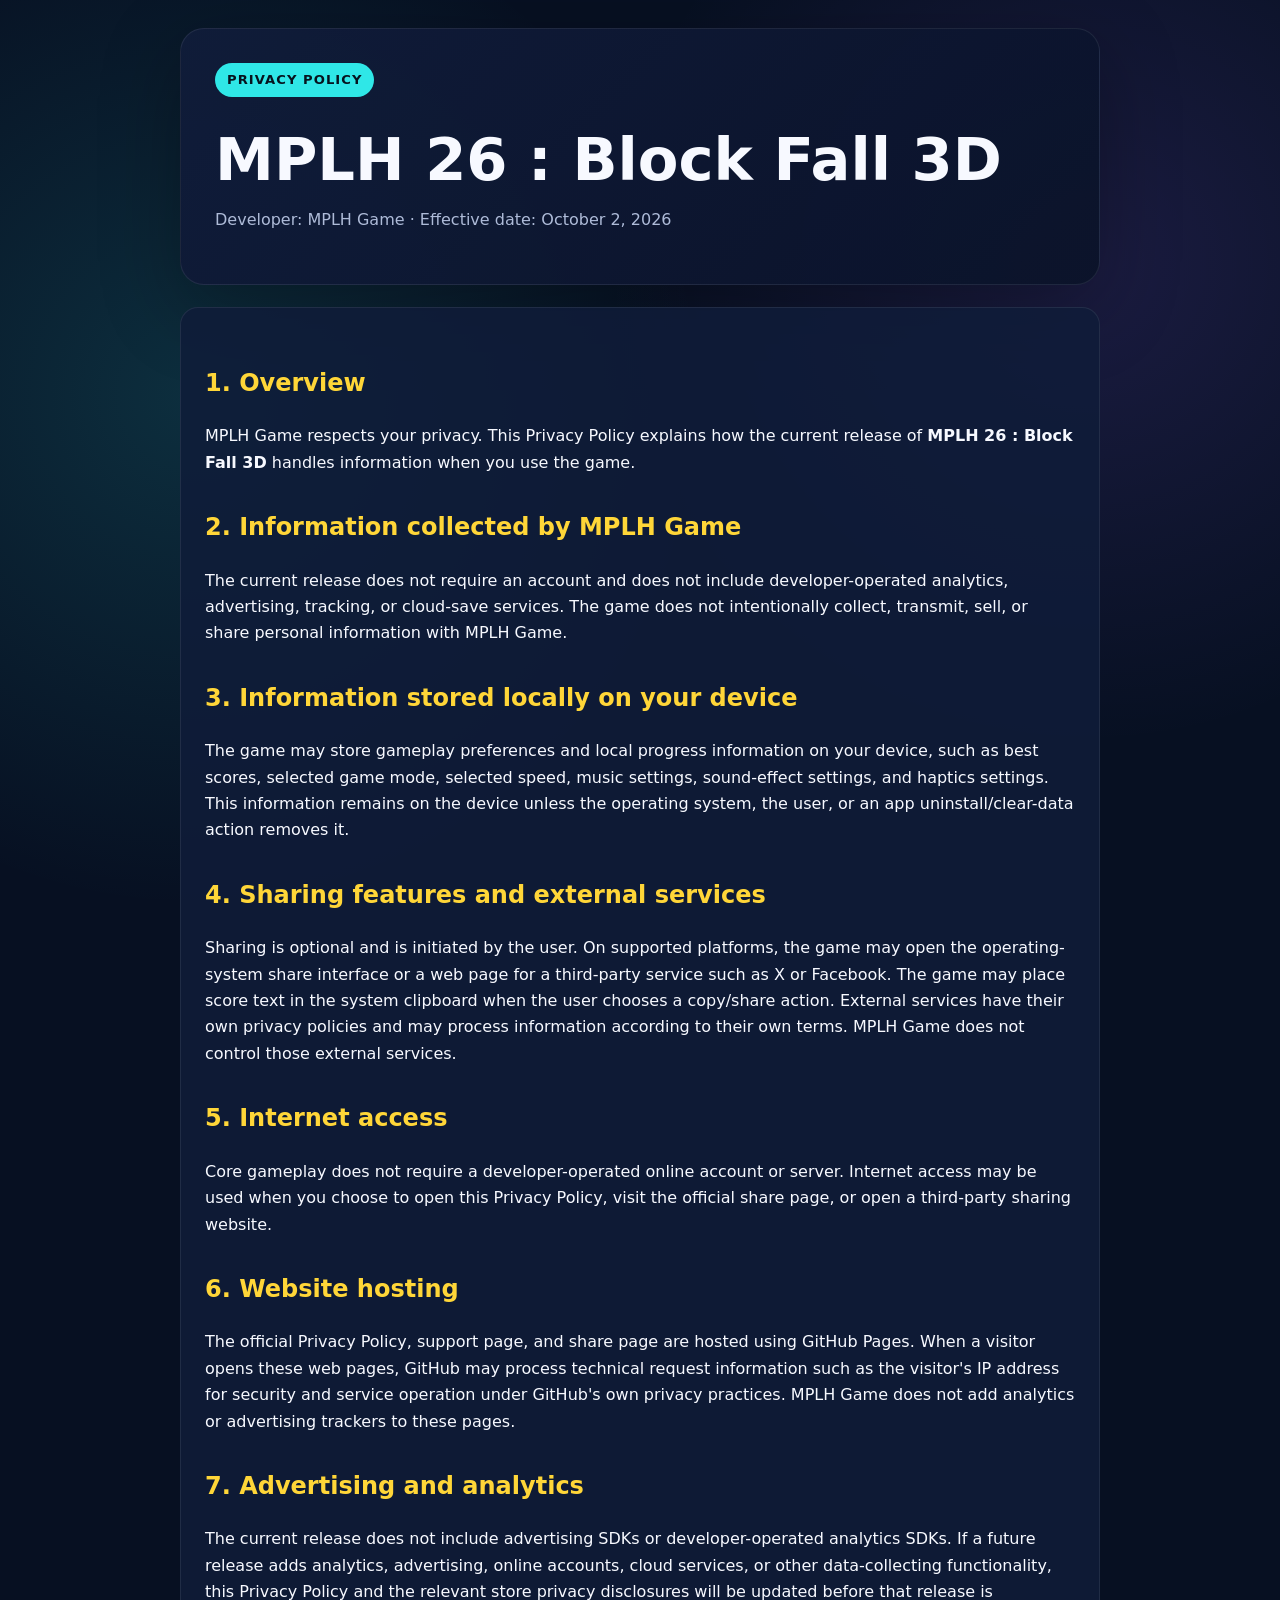
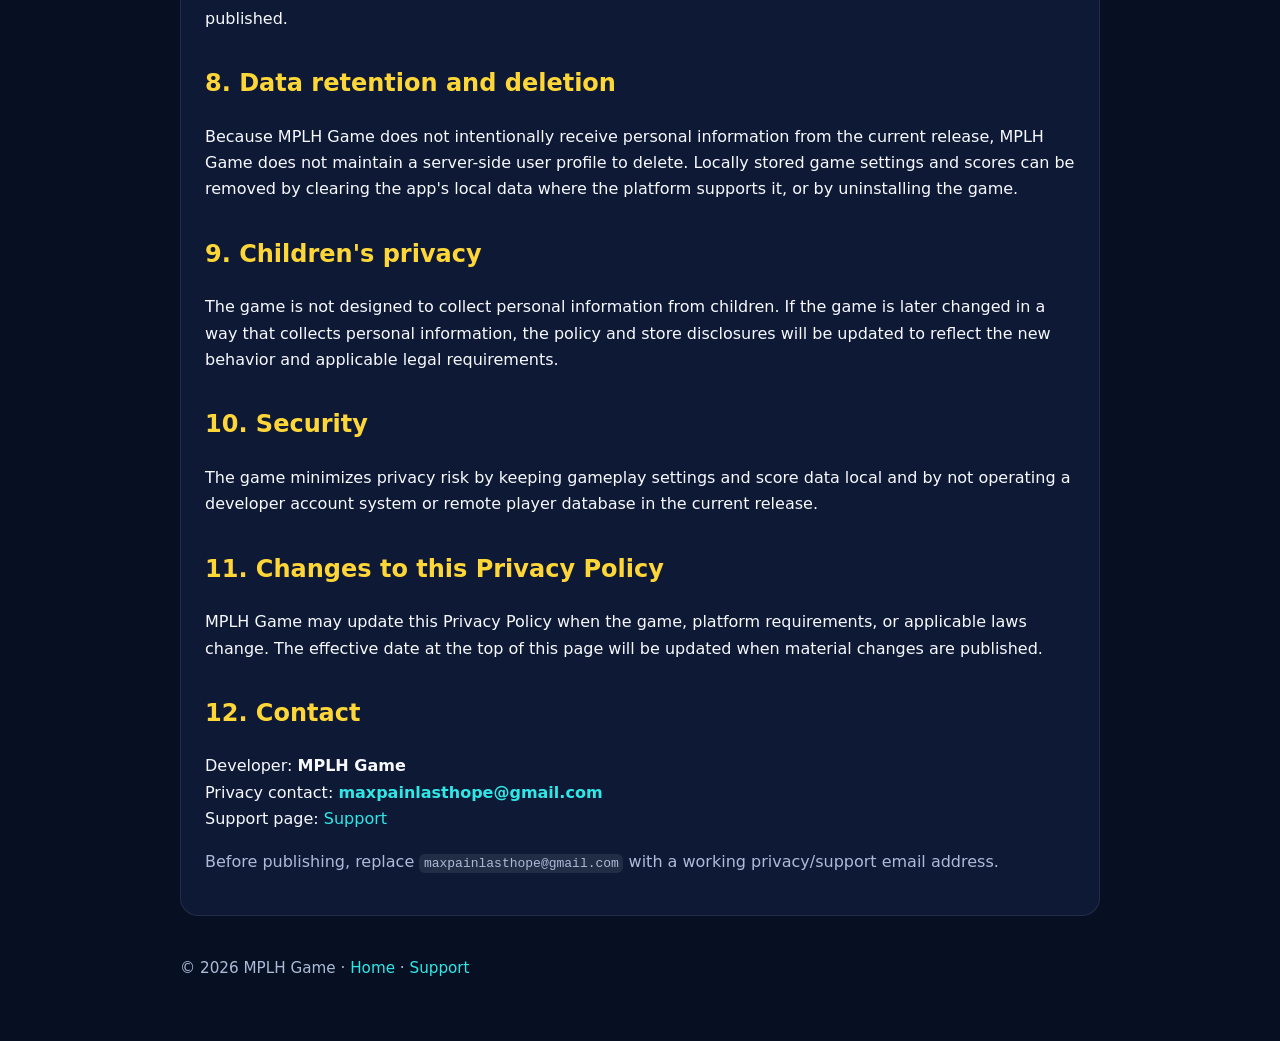
==== privacy.html @ 9fddbc9f "Add files via upload" ====
<!doctype html>
<html lang="en">
<head>
<meta charset="utf-8"><meta name="viewport" content="width=device-width,initial-scale=1">
<title>Privacy Policy — MPLH 26 : Block Fall 3D</title>
<meta name="description" content="Privacy Policy for MPLH 26 : Block Fall 3D by MPLH Game.">
<link rel="stylesheet" href="styles.css">
</head>
<body><main class="wrap">
<section class="hero"><span class="badge">Privacy Policy</span><h1>MPLH 26 : Block Fall 3D</h1>
<p class="muted">Developer: MPLH Game · Effective date: October 2, 2026</p></section>
<section class="card">
<h2>1. Overview</h2>
<p>MPLH Game respects your privacy. This Privacy Policy explains how the current release of <strong>MPLH 26 : Block Fall 3D</strong> handles information when you use the game.</p>

<h2>2. Information collected by MPLH Game</h2>
<p>The current release does not require an account and does not include developer-operated analytics, advertising, tracking, or cloud-save services. The game does not intentionally collect, transmit, sell, or share personal information with MPLH Game.</p>

<h2>3. Information stored locally on your device</h2>
<p>The game may store gameplay preferences and local progress information on your device, such as best scores, selected game mode, selected speed, music settings, sound-effect settings, and haptics settings. This information remains on the device unless the operating system, the user, or an app uninstall/clear-data action removes it.</p>

<h2>4. Sharing features and external services</h2>
<p>Sharing is optional and is initiated by the user. On supported platforms, the game may open the operating-system share interface or a web page for a third-party service such as X or Facebook. The game may place score text in the system clipboard when the user chooses a copy/share action. External services have their own privacy policies and may process information according to their own terms. MPLH Game does not control those external services.</p>

<h2>5. Internet access</h2>
<p>Core gameplay does not require a developer-operated online account or server. Internet access may be used when you choose to open this Privacy Policy, visit the official share page, or open a third-party sharing website.</p>

<h2>6. Website hosting</h2>
<p>The official Privacy Policy, support page, and share page are hosted using GitHub Pages. When a visitor opens these web pages, GitHub may process technical request information such as the visitor's IP address for security and service operation under GitHub's own privacy practices. MPLH Game does not add analytics or advertising trackers to these pages.</p>

<h2>7. Advertising and analytics</h2>
<p>The current release does not include advertising SDKs or developer-operated analytics SDKs. If a future release adds analytics, advertising, online accounts, cloud services, or other data-collecting functionality, this Privacy Policy and the relevant store privacy disclosures will be updated before that release is published.</p>

<h2>8. Data retention and deletion</h2>
<p>Because MPLH Game does not intentionally receive personal information from the current release, MPLH Game does not maintain a server-side user profile to delete. Locally stored game settings and scores can be removed by clearing the app's local data where the platform supports it, or by uninstalling the game.</p>

<h2>9. Children's privacy</h2>
<p>The game is not designed to collect personal information from children. If the game is later changed in a way that collects personal information, the policy and store disclosures will be updated to reflect the new behavior and applicable legal requirements.</p>

<h2>10. Security</h2>
<p>The game minimizes privacy risk by keeping gameplay settings and score data local and by not operating a developer account system or remote player database in the current release.</p>

<h2>11. Changes to this Privacy Policy</h2>
<p>MPLH Game may update this Privacy Policy when the game, platform requirements, or applicable laws change. The effective date at the top of this page will be updated when material changes are published.</p>

<h2>12. Contact</h2>
<p>Developer: <strong>MPLH Game</strong><br>Privacy contact: <strong><a href="mailto:maxpainlasthope@gmail.com">maxpainlasthope@gmail.com</a></strong><br>
Support page: <a href="support.html">Support</a></p>
<p class="muted">Before publishing, replace <code>maxpainlasthope@gmail.com</code> with a working privacy/support email address.</p>
</section>
<footer>© 2026 MPLH Game · <a href="index.html">Home</a> · <a href="support.html">Support</a></footer>
</main></body></html>
---- styles.css ----
:root{--bg:#071022;--panel:#101c3a;--text:#f7f9ff;--muted:#aebbd8;--cyan:#2fe7e7;--yellow:#ffd638;--violet:#9463ff}
*{box-sizing:border-box}html{scroll-behavior:smooth}
body{margin:0;font-family:system-ui,-apple-system,BlinkMacSystemFont,"Segoe UI",sans-serif;color:var(--text);background:radial-gradient(circle at 15% 15%,rgba(47,231,231,.14),transparent 32rem),radial-gradient(circle at 85% 10%,rgba(148,99,255,.14),transparent 30rem),var(--bg);line-height:1.65}
.wrap{max-width:960px;margin:0 auto;padding:28px 20px 60px}.hero{background:linear-gradient(135deg,rgba(16,28,58,.96),rgba(11,19,42,.96));border:1px solid rgba(255,255,255,.08);border-radius:24px;padding:34px;box-shadow:0 22px 80px rgba(0,0,0,.28)}
.badge{display:inline-block;font-weight:800;letter-spacing:.08em;text-transform:uppercase;color:#06131e;background:var(--cyan);padding:6px 12px;border-radius:999px;font-size:.82rem}
h1{font-size:clamp(2rem,5vw,3.7rem);line-height:1.05;margin:.55em 0 .2em}h2{margin-top:2rem;color:var(--yellow)}h3{color:var(--cyan)}p,li{color:var(--text)}.muted{color:var(--muted)}
.card{margin-top:22px;padding:24px;border-radius:18px;background:rgba(16,28,58,.86);border:1px solid rgba(255,255,255,.08)}
.grid{display:grid;grid-template-columns:repeat(auto-fit,minmax(220px,1fr));gap:14px;margin-top:18px}.pill{padding:16px;border-radius:16px;background:rgba(255,255,255,.05);border:1px solid rgba(255,255,255,.07)}
a{color:var(--cyan);text-decoration:none}a:hover{text-decoration:underline}.btn{display:inline-block;margin:8px 10px 0 0;padding:12px 18px;border-radius:14px;background:var(--cyan);color:#06131e;font-weight:800;text-decoration:none}.btn.alt{background:var(--violet);color:white}
footer{margin-top:40px;color:var(--muted);font-size:.95rem}code{background:rgba(255,255,255,.08);padding:.15em .35em;border-radius:6px}
@media(max-width:600px){.hero{padding:24px}.wrap{padding:16px 14px 40px}}
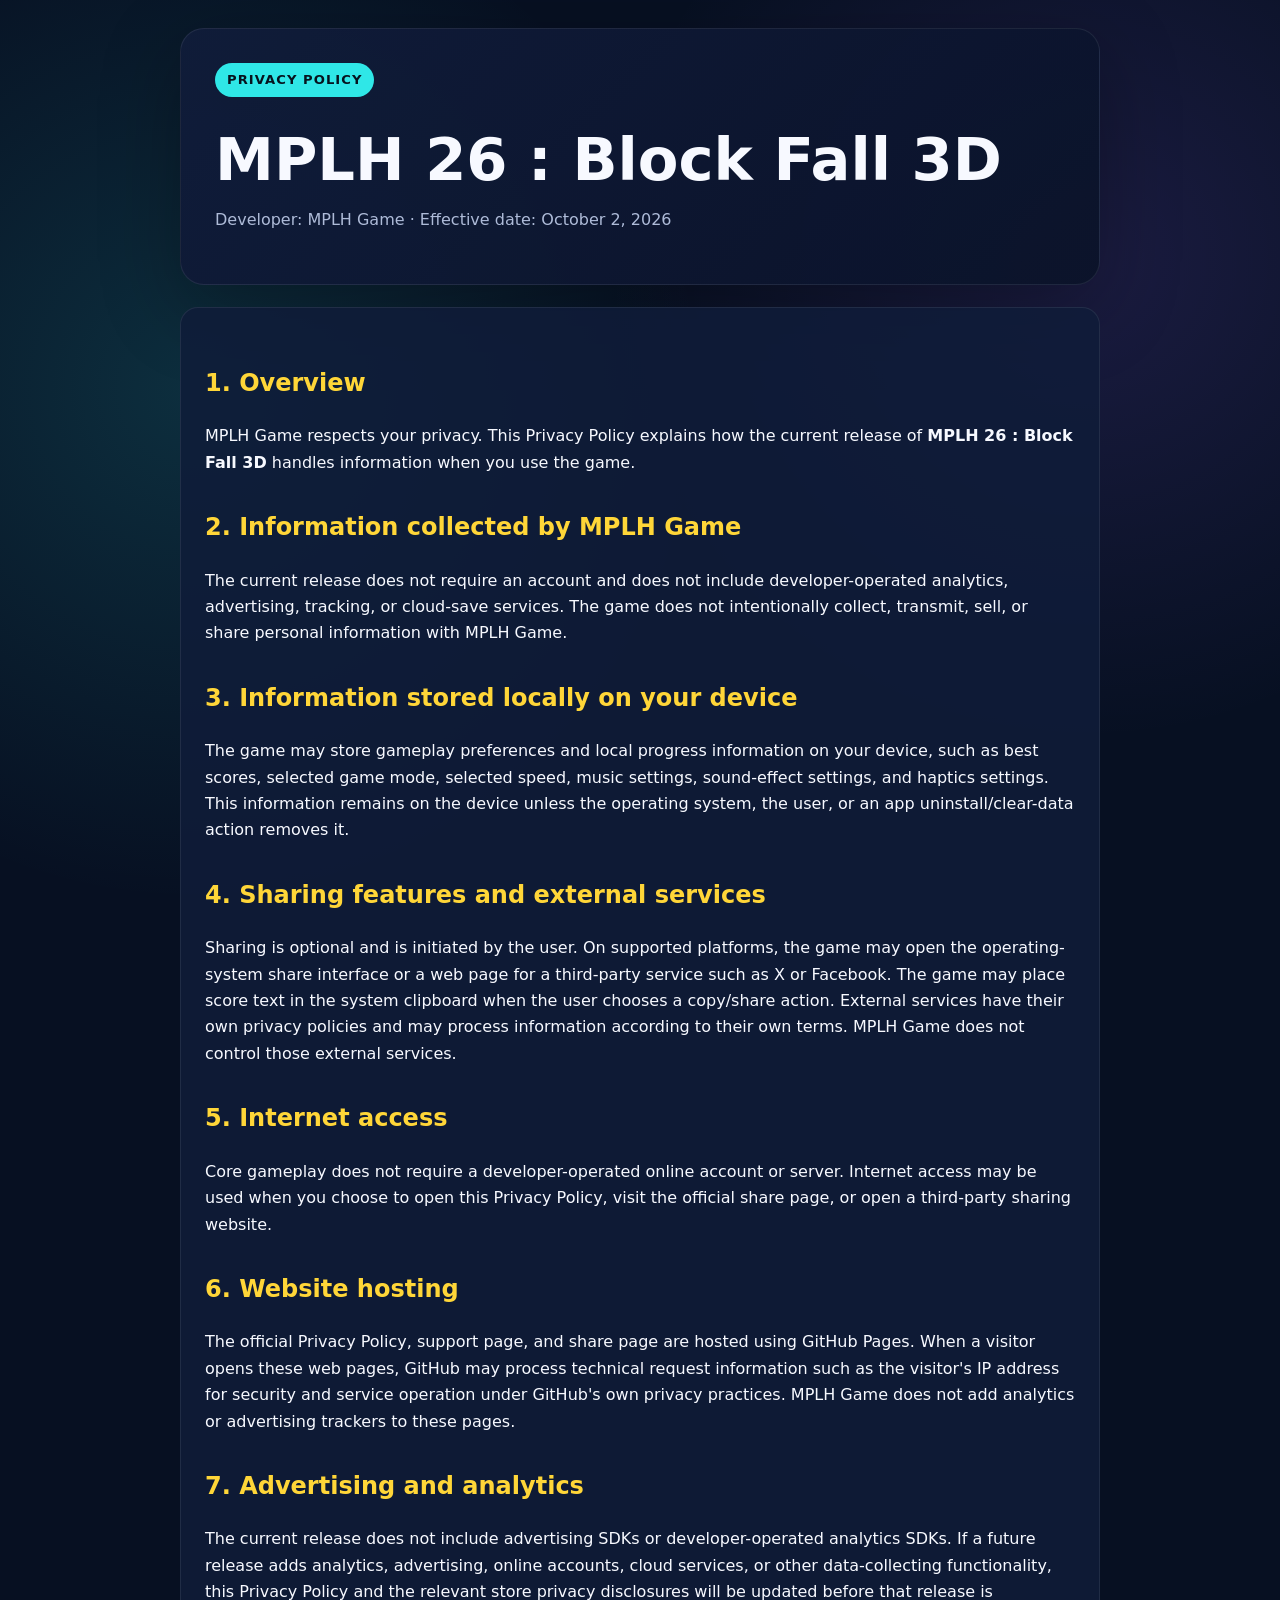
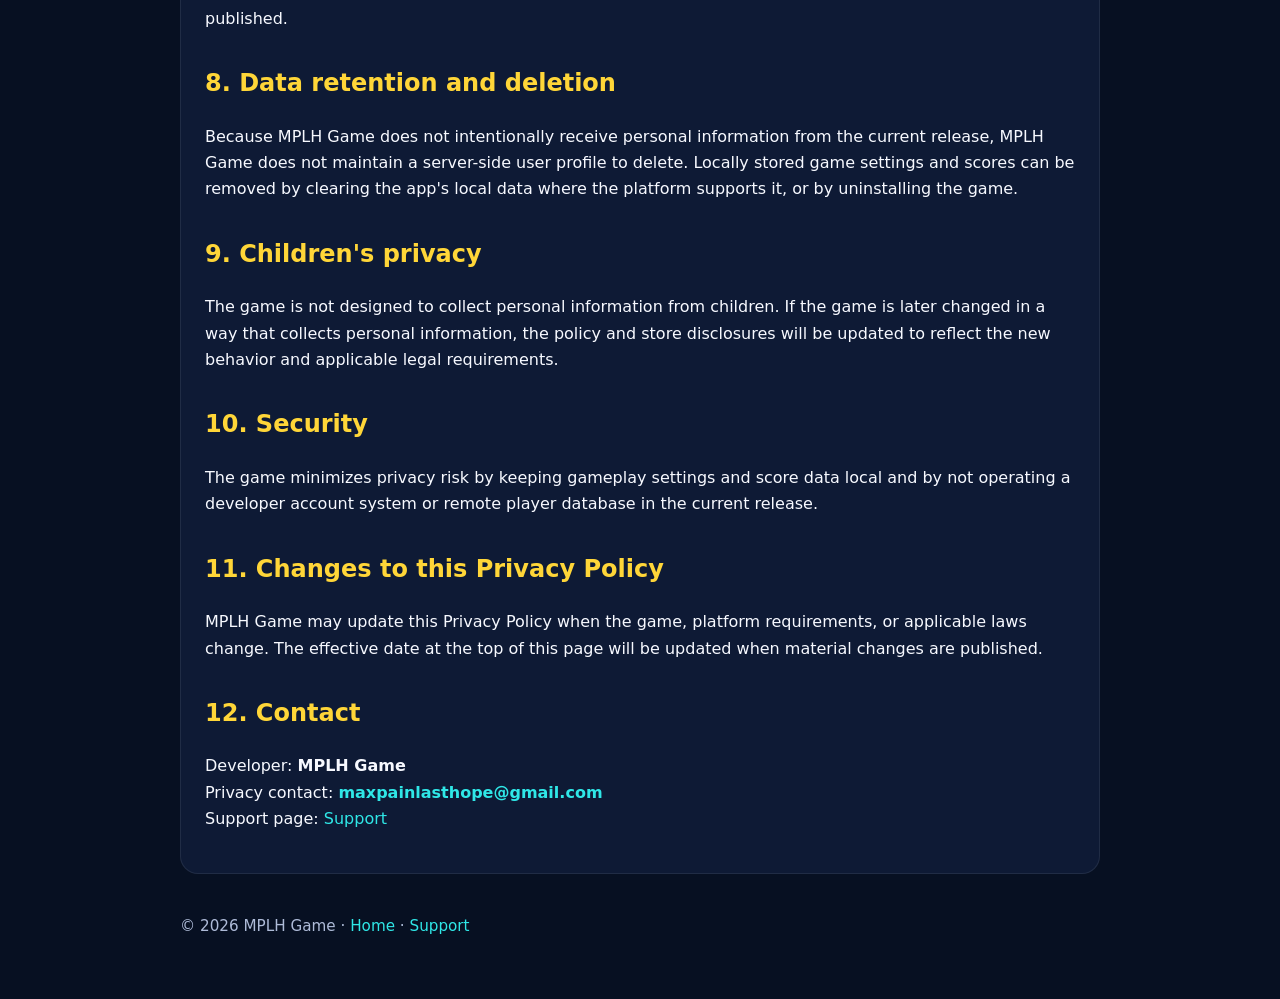
==== commit 780a3922: "Add files via upload" ====
--- a/privacy.html
+++ b/privacy.html
@@ -46,7 +46,6 @@
 <h2>12. Contact</h2>
 <p>Developer: <strong>MPLH Game</strong><br>Privacy contact: <strong><a href="mailto:maxpainlasthope@gmail.com">maxpainlasthope@gmail.com</a></strong><br>
 Support page: <a href="support.html">Support</a></p>
-<p class="muted">Before publishing, replace <code>maxpainlasthope@gmail.com</code> with a working privacy/support email address.</p>
 </section>
 <footer>© 2026 MPLH Game · <a href="index.html">Home</a> · <a href="support.html">Support</a></footer>
 </main></body></html>
